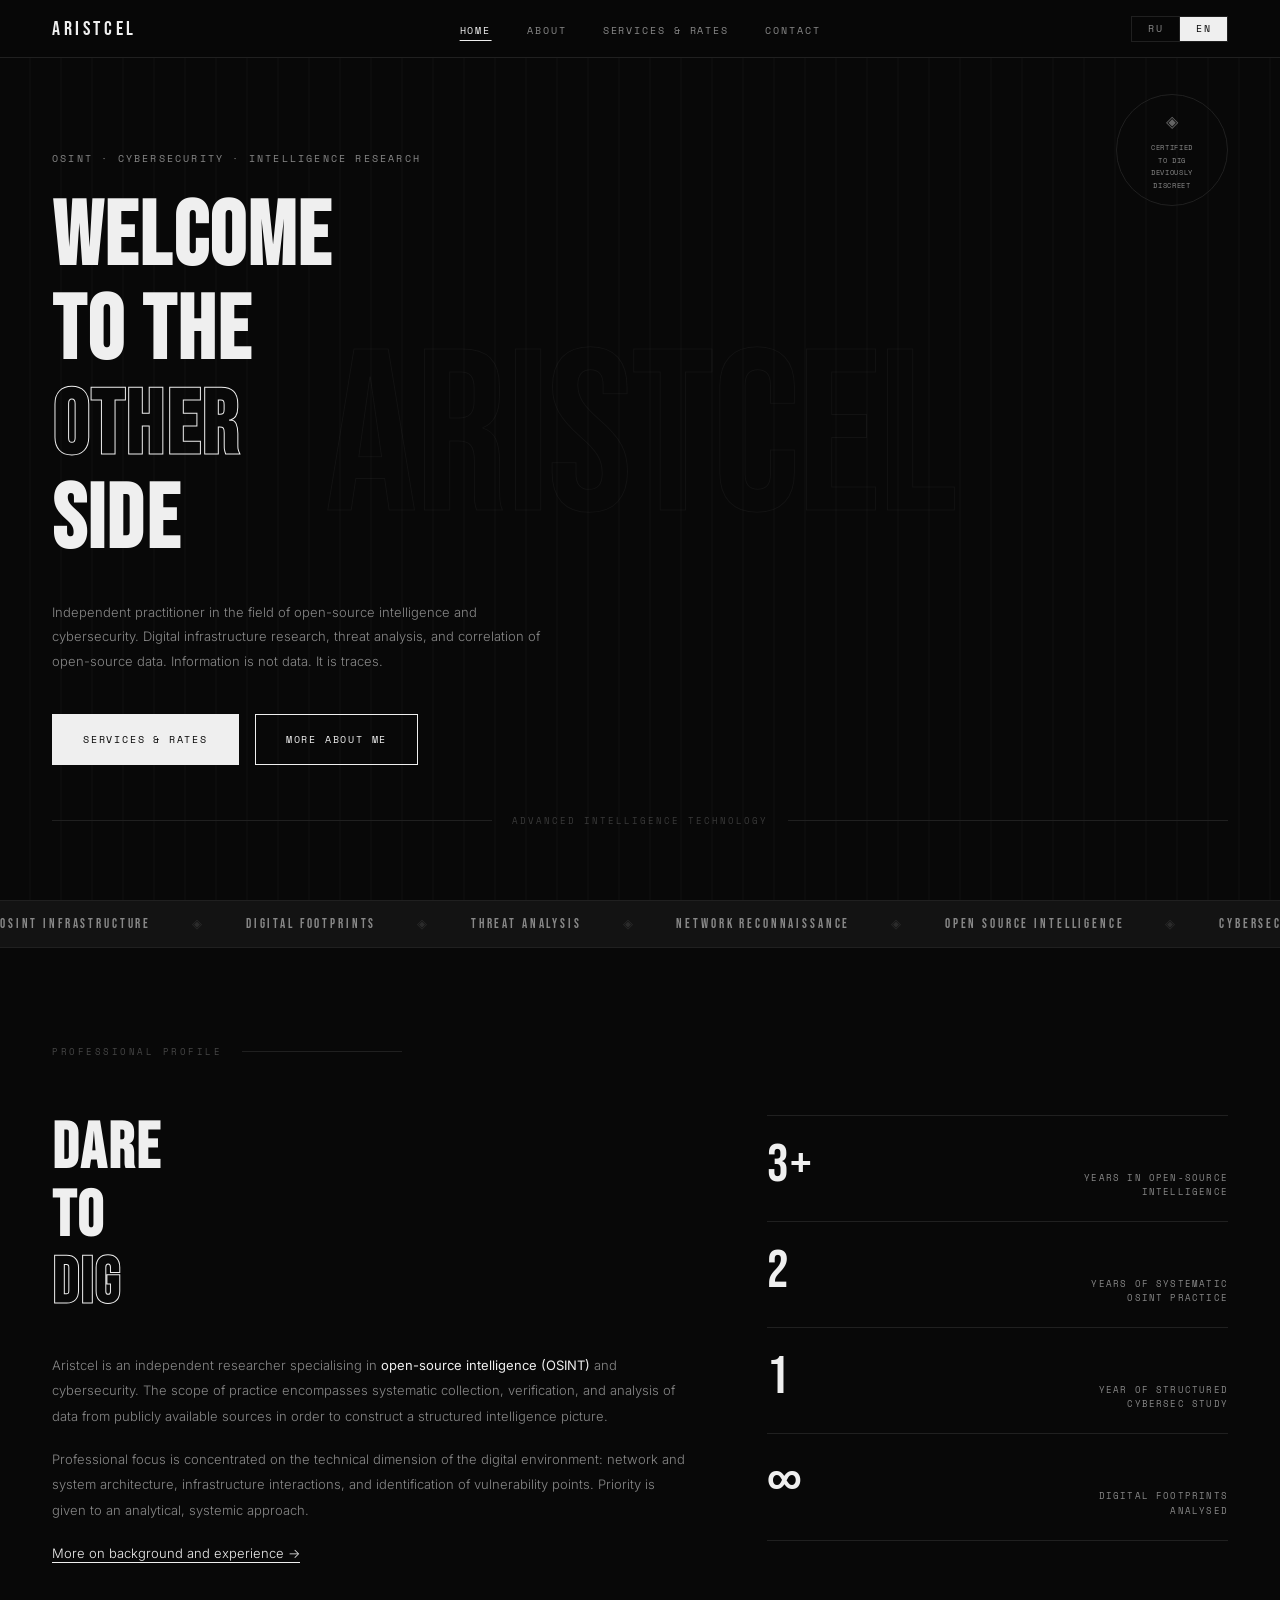
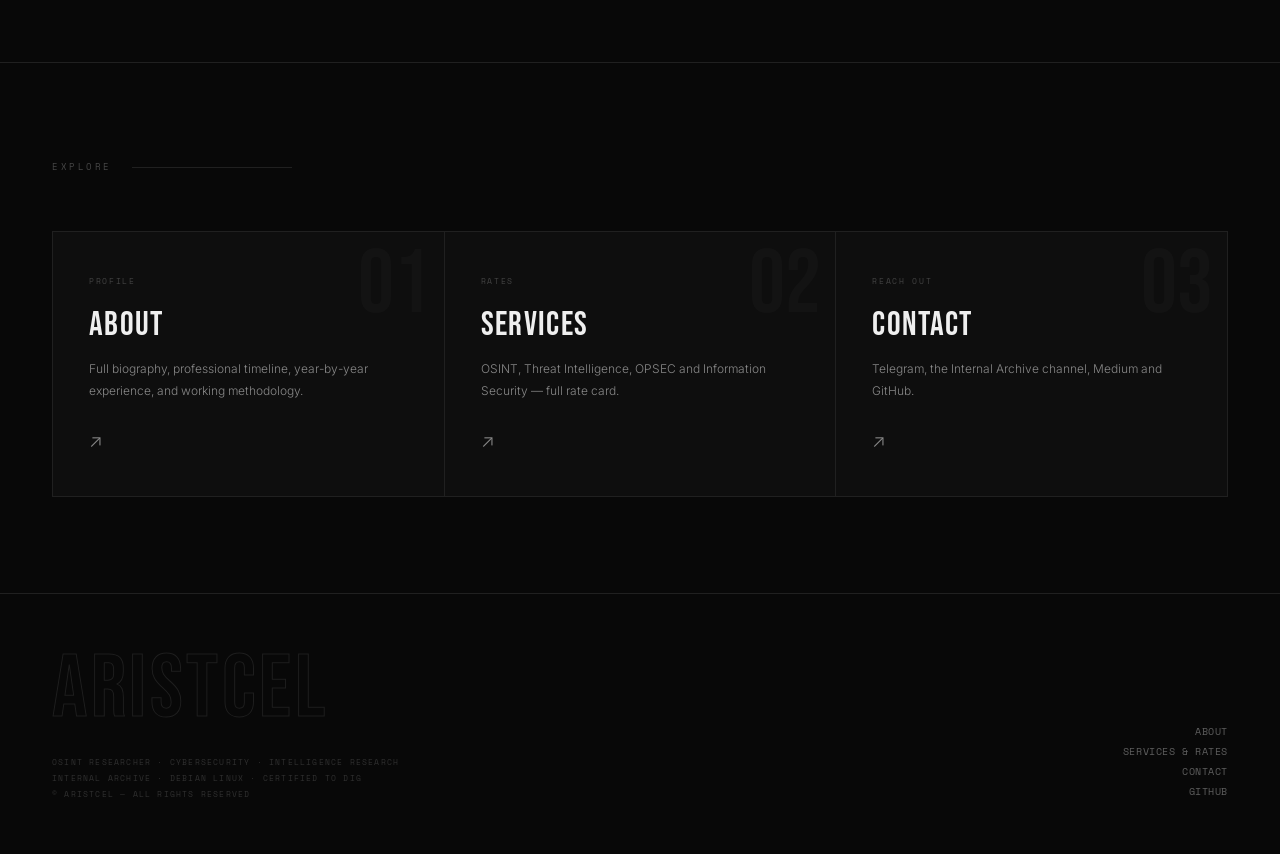
==== index.html @ cac7e6c7 "Add files via upload" ====
<!DOCTYPE html>
<html lang="en">
<head>
<meta charset="UTF-8">
<meta name="viewport" content="width=device-width, initial-scale=1.0">
<title>ARISTCEL — независимый исследователь OSINT и кибербезопасности</title>
<meta name="description" content="Aristcel — независимый исследователь OSINT и кибербезопасности. Интернет-разведка, анализ угроз, исследование инфраструктуры.">
<link rel="preconnect" href="https://fonts.googleapis.com">
<link rel="preconnect" href="https://fonts.gstatic.com" crossorigin>
<link href="https://fonts.googleapis.com/css2?family=Bebas+Neue&family=Inter:wght@300;400;500&family=Space+Mono:wght@400;700&display=swap" rel="stylesheet">
<link rel="stylesheet" href="style.css">
<style>
  .hero {
    position: relative;
    z-index: 1;
    min-height: 100vh;
    display: flex;
    flex-direction: column;
    justify-content: flex-end;
    padding: calc(var(--nav-h) + 24px) 52px 72px;
    overflow: hidden;
  }
  .hero-ghost {
    position: absolute;
    top: 50%;
    left: 50%;
    transform: translate(-50%, -52%);
    font-family: 'Bebas Neue', sans-serif;
    font-size: clamp(120px, 18vw, 280px);
    letter-spacing: -0.01em;
    color: transparent;
    -webkit-text-stroke: 1px rgba(255,255,255,0.045);
    white-space: nowrap;
    pointer-events: none;
    user-select: none;
  }
  .hero-stamp {
    position: absolute;
    top: calc(var(--nav-h) + 36px);
    right: 52px;
    width: 112px;
    height: 112px;
    border: 1px solid var(--line);
    border-radius: 50%;
    display: flex;
    flex-direction: column;
    align-items: center;
    justify-content: center;
    text-align: center;
    padding: 14px;
  }
  .stamp-glyph { font-size: 16px; margin-bottom: 7px; opacity: 0.4; }
  .stamp-text {
    font-family: 'Space Mono', monospace;
    font-size: 7px;
    letter-spacing: 0.09em;
    text-transform: uppercase;
    color: var(--mid);
    line-height: 1.8;
  }
  .hero-eyebrow {
    font-family: 'Space Mono', monospace;
    font-size: 10px;
    letter-spacing: 0.22em;
    text-transform: uppercase;
    color: var(--mid);
    margin-bottom: 24px;
  }
  .hero-title {
    font-family: 'Bebas Neue', sans-serif;
    font-size: clamp(48px, 7vw, 100px);
    line-height: 1.05;
    letter-spacing: 0.025em;
    margin-bottom: 32px;
  }
  .hero-title .ol { -webkit-text-stroke: 1px var(--off-white); color: transparent; }
  .hero-body {
    max-width: 500px;
    color: var(--mid);
    font-size: 13px;
    line-height: 1.9;
    margin-bottom: 40px;
  }
  .hero-actions {
    display: flex;
    gap: 16px;
    flex-wrap: wrap;
    margin-bottom: 48px;
  }
  .hero-actions a {
    font-family: 'Space Mono', monospace;
    font-size: 10px;
    letter-spacing: 0.18em;
    text-transform: uppercase;
    text-decoration: none;
    padding: 16px 30px;
    border: 1px solid var(--off-white);
    color: var(--off-white);
    transition: background 0.18s, color 0.18s;
    white-space: nowrap;
  }
  .hero-actions a.solid { background: var(--off-white); color: var(--black); }
  .hero-actions a.solid:hover { background: transparent; color: var(--off-white); }
  .hero-actions a:not(.solid):hover { background: var(--off-white); color: var(--black); }
  .hero-rule {
    display: flex;
    align-items: center;
    gap: 20px;
    font-family: 'Space Mono', monospace;
    font-size: 9px;
    letter-spacing: 0.22em;
    text-transform: uppercase;
    color: rgba(255,255,255,0.2);
  }
  .hero-rule::before, .hero-rule::after { content: ''; flex: 1; height: 1px; background: var(--line); }

  .teaser-grid {
    display: grid;
    grid-template-columns: repeat(3, 1fr);
    gap: 1px;
    background: var(--line);
    border: 1px solid var(--line);
  }
  .teaser-card {
    background: var(--card);
    padding: 44px 36px 40px;
    text-decoration: none;
    color: var(--off-white);
    position: relative;
    overflow: hidden;
    transition: background 0.18s;
    display: block;
  }
  .teaser-card:hover { background: #161616; }
  .teaser-ghost {
    position: absolute;
    top: 8px;
    right: 14px;
    font-family: 'Bebas Neue', sans-serif;
    font-size: 90px;
    color: rgba(255,255,255,0.022);
    line-height: 1;
    pointer-events: none;
  }
  .teaser-tag {
    font-family: 'Space Mono', monospace;
    font-size: 7.5px;
    letter-spacing: 0.22em;
    text-transform: uppercase;
    color: rgba(255,255,255,0.22);
    margin-bottom: 20px;
  }
  .teaser-title {
    font-family: 'Bebas Neue', sans-serif;
    font-size: 34px;
    letter-spacing: 0.04em;
    line-height: 1;
    margin-bottom: 16px;
  }
  .teaser-desc {
    font-size: 12px;
    color: var(--mid);
    line-height: 1.8;
    margin-bottom: 24px;
  }
  .teaser-arrow {
    font-size: 18px;
    color: var(--mid);
    transition: transform 0.18s, color 0.18s;
    display: inline-block;
  }
  .teaser-card:hover .teaser-arrow { transform: translate(4px, -4px); color: var(--off-white); }

  @media (max-width: 900px) {
    .hero { padding: calc(var(--nav-h) + 16px) 24px 56px; }
    .hero-stamp { display: none; }
  }
  @media (max-width: 700px) {
    .teaser-grid { grid-template-columns: 1fr; }
  }
  @media (max-width: 480px) {
    .hero { padding: calc(var(--nav-h) + 12px) 16px 40px; }
    .hero-eyebrow { font-size: 8.5px; margin-bottom: 16px; }
    .hero-title { margin-bottom: 20px; }
    .hero-body { margin-bottom: 28px; }
    .hero-actions { gap: 12px; }
    .hero-actions a { padding: 14px 22px; font-size: 9px; }
    .hero-rule { font-size: 7.5px; }
    .teaser-card { padding: 32px 20px; }
    .teaser-title { font-size: 28px; }
  }
</style>
</head>
<body class="lang-en">

<div class="stripes" aria-hidden="true"></div>

<nav>
  <a href="index.html" class="nav-logo">ARISTCEL</a>
  <ul class="nav-links" role="list">
    <li><a href="index.html" class="current"><span data-lang="ru">Главная</span><span data-lang="en">Home</span></a></li>
    <li><a href="about.html"><span data-lang="ru">Обо мне</span><span data-lang="en">About</span></a></li>
    <li><a href="services.html"><span data-lang="ru">Услуги и цены</span><span data-lang="en">Services & Rates</span></a></li>
    <li><a href="contact.html"><span data-lang="ru">Контакты</span><span data-lang="en">Contact</span></a></li>
  </ul>
  <button class="nav-toggle" aria-label="Menu" onclick="toggleNav()">
    <span></span><span></span><span></span>
  </button>
  <div class="lang-toggle" role="group" aria-label="Language">
    <button class="lang-btn"        onclick="setLang('ru')" aria-pressed="false">RU</button>
    <button class="lang-btn active" onclick="setLang('en')" aria-pressed="true">EN</button>
  </div>
</nav>

<div class="hero" id="top">
  <div class="hero-ghost" aria-hidden="true">ARISTCEL</div>

  <div class="hero-stamp" aria-hidden="true">
    <div class="stamp-glyph">◈</div>
    <div class="stamp-text">
      <span data-lang="ru">сертифицирован<br>копать<br>изощрённо<br>скрытно</span>
      <span data-lang="en">certified<br>to dig<br>deviously<br>discreet</span>
    </div>
  </div>

  <p class="hero-eyebrow">
    <span data-lang="ru">OSINT · Кибербезопасность · Разведка</span>
    <span data-lang="en">OSINT · Cybersecurity · Intelligence Research</span>
  </p>

  <h1 class="hero-title">
    <span data-lang="ru">ДОБРО<br>ПОЖАЛОВАТЬ<br>НА <span class="ol">ДРУГУЮ</span><br>СТОРОНУ</span>
    <span data-lang="en">WELCOME<br>TO THE<br><span class="ol">OTHER</span><br>SIDE</span>
  </h1>

  <p class="hero-body">
    <span data-lang="ru">Независимый исследователь в области интернет-разведки и кибербезопасности. Исследование цифровой инфраструктуры, анализ угроз и корреляция данных из открытых источников. Информация — это не данные. Это следы.</span>
    <span data-lang="en">Independent practitioner in the field of open-source intelligence and cybersecurity. Digital infrastructure research, threat analysis, and correlation of open-source data. Information is not data. It is traces.</span>
  </p>

  <div class="hero-actions">
    <a href="services.html" class="solid"><span data-lang="ru">Услуги и цены</span><span data-lang="en">Services & Rates</span></a>
    <a href="about.html"><span data-lang="ru">Подробнее обо мне</span><span data-lang="en">More about me</span></a>
  </div>

  <div class="hero-rule">
    <span data-lang="ru">Передовые технологии разведки</span>
    <span data-lang="en">Advanced intelligence technology</span>
  </div>
</div>

<div class="marquee-wrap" aria-hidden="true">
  <div class="marquee-track">
    <span class="marquee-item">OSINT INFRASTRUCTURE <span class="msep">◈</span> DIGITAL FOOTPRINTS <span class="msep">◈</span> THREAT ANALYSIS <span class="msep">◈</span> NETWORK RECONNAISSANCE <span class="msep">◈</span> OPEN SOURCE INTELLIGENCE <span class="msep">◈</span> CYBERSECURITY RESEARCH <span class="msep">◈</span> LINUX · DEBIAN <span class="msep">◈</span> DATA CORRELATION <span class="msep">◈</span> ARISTCEL <span class="msep">◈</span></span>
    <span class="marquee-item">OSINT INFRASTRUCTURE <span class="msep">◈</span> DIGITAL FOOTPRINTS <span class="msep">◈</span> THREAT ANALYSIS <span class="msep">◈</span> NETWORK RECONNAISSANCE <span class="msep">◈</span> OPEN SOURCE INTELLIGENCE <span class="msep">◈</span> CYBERSECURITY RESEARCH <span class="msep">◈</span> LINUX · DEBIAN <span class="msep">◈</span> DATA CORRELATION <span class="msep">◈</span> ARISTCEL <span class="msep">◈</span></span>
  </div>
</div>

<section id="about">
  <p class="s-label">
    <span data-lang="ru">О специалисте</span>
    <span data-lang="en">Professional Profile</span>
  </p>
  <div class="about-grid">
    <div>
      <h2 class="about-headline">
        <span data-lang="ru">ОСМЕЛЬСЯ<br><span class="ol">КОПАТЬ</span></span>
        <span data-lang="en">DARE<br>TO<br><span class="ol">DIG</span></span>
      </h2>
      <div class="about-body">
        <div data-lang="ru">
          <p>Aristcel — независимый исследователь в области <strong>открытых источников информации (OSINT)</strong> и кибербезопасности. Деятельность охватывает систематический сбор, верификацию и анализ данных из общедоступных источников с целью формирования структурированной разведывательной картины.</p>
          <p>Профессиональный интерес сосредоточен на технической стороне цифровой среды: архитектуре сетей и систем, взаимодействии инфраструктурных компонентов, выявлении точек уязвимости. Приоритет — аналитический и системный подход.</p>
          <p><a href="about.html" style="color:var(--off-white); text-decoration:underline; text-underline-offset:4px;"><span data-lang="ru">Подробнее о пути и опыте →</span><span data-lang="en">More on background and experience →</span></a></p>
        </div>
        <div data-lang="en">
          <p>Aristcel is an independent researcher specialising in <strong>open-source intelligence (OSINT)</strong> and cybersecurity. The scope of practice encompasses systematic collection, verification, and analysis of data from publicly available sources in order to construct a structured intelligence picture.</p>
          <p>Professional focus is concentrated on the technical dimension of the digital environment: network and system architecture, infrastructure interactions, and identification of vulnerability points. Priority is given to an analytical, systemic approach.</p>
          <p><a href="about.html" style="color:var(--off-white); text-decoration:underline; text-underline-offset:4px;">More on background and experience →</a></p>
        </div>
      </div>
    </div>

    <div class="metrics">
      <div class="metric">
        <div class="metric-val">3+</div>
        <div class="metric-lbl"><span data-lang="ru">лет в сфере<br>интернет-разведки</span><span data-lang="en">years in open-source<br>intelligence</span></div>
      </div>
      <div class="metric">
        <div class="metric-val">2</div>
        <div class="metric-lbl"><span data-lang="ru">года системной<br>практики OSINT</span><span data-lang="en">years of systematic<br>OSINT practice</span></div>
      </div>
      <div class="metric">
        <div class="metric-val">1</div>
        <div class="metric-lbl"><span data-lang="ru">год структурированного<br>изучения cybersec</span><span data-lang="en">year of structured<br>cybersec study</span></div>
      </div>
      <div class="metric">
        <div class="metric-val">∞</div>
        <div class="metric-lbl"><span data-lang="ru">проанализировано<br>цифровых следов</span><span data-lang="en">digital footprints<br>analysed</span></div>
      </div>
    </div>
  </div>
</section>

<section id="explore">
  <p class="s-label">
    <span data-lang="ru">Разделы сайта</span>
    <span data-lang="en">Explore</span>
  </p>
  <div class="teaser-grid">
    <a class="teaser-card" href="about.html">
      <div class="teaser-ghost" aria-hidden="true">01</div>
      <div class="teaser-tag"><span data-lang="ru">профиль</span><span data-lang="en">profile</span></div>
      <div class="teaser-title"><span data-lang="ru">ОБО МНЕ</span><span data-lang="en">ABOUT</span></div>
      <p class="teaser-desc"><span data-lang="ru">Полная биография, профессиональный путь, опыт по годам и подход к работе.</span><span data-lang="en">Full biography, professional timeline, year-by-year experience, and working methodology.</span></p>
      <span class="teaser-arrow">↗</span>
    </a>
    <a class="teaser-card" href="services.html">
      <div class="teaser-ghost" aria-hidden="true">02</div>
      <div class="teaser-tag"><span data-lang="ru">прайс</span><span data-lang="en">rates</span></div>
      <div class="teaser-title"><span data-lang="ru">УСЛУГИ</span><span data-lang="en">SERVICES</span></div>
      <p class="teaser-desc"><span data-lang="ru">OSINT, Threat Intelligence, OPSEC и Information Security — полный прайс-лист.</span><span data-lang="en">OSINT, Threat Intelligence, OPSEC and Information Security — full rate card.</span></p>
      <span class="teaser-arrow">↗</span>
    </a>
    <a class="teaser-card" href="contact.html">
      <div class="teaser-ghost" aria-hidden="true">03</div>
      <div class="teaser-tag"><span data-lang="ru">связь</span><span data-lang="en">reach out</span></div>
      <div class="teaser-title"><span data-lang="ru">КОНТАКТ</span><span data-lang="en">CONTACT</span></div>
      <p class="teaser-desc"><span data-lang="ru">Telegram, канал Internal Archive, Medium и GitHub.</span><span data-lang="en">Telegram, the Internal Archive channel, Medium and GitHub.</span></p>
      <span class="teaser-arrow">↗</span>
    </a>
  </div>
</section>

<footer>
  <div>
    <a href="index.html" class="footer-mark">ARISTCEL</a>
    <div class="footer-sub">
      OSINT RESEARCHER · CYBERSECURITY · INTELLIGENCE RESEARCH<br>
      INTERNAL ARCHIVE · DEBIAN LINUX · CERTIFIED TO DIG<br>
      © ARISTCEL — ALL RIGHTS RESERVED
    </div>
  </div>
  <div class="footer-right">
    <a href="about.html"><span data-lang="ru">ОБО МНЕ</span><span data-lang="en">ABOUT</span></a><br>
    <a href="services.html"><span data-lang="ru">УСЛУГИ И ЦЕНЫ</span><span data-lang="en">SERVICES & RATES</span></a><br>
    <a href="contact.html"><span data-lang="ru">КОНТАКТЫ</span><span data-lang="en">CONTACT</span></a><br>
    <a href="https://github.com/aristcel" target="_blank" rel="noopener noreferrer">GITHUB</a>
  </div>
</footer>

<script src="lang.js"></script>
</body>
</html>
---- style.css ----
*, *::before, *::after { box-sizing: border-box; margin: 0; padding: 0; }

:root {
  --black:     #080808;
  --off-white: #EFEFEF;
  --mid:       #888888;
  --dim:       #131313;
  --card:      #0e0e0e;
  --line:      #202020;
  --nav-h:     58px;
}

html { scroll-behavior: smooth; }

body {
  background: var(--black);
  color: var(--off-white);
  font-family: 'Inter', sans-serif;
  font-weight: 300;
  font-size: 14px;
  line-height: 1.7;
  overflow-x: hidden;
}

.stripes {
  position: fixed;
  inset: 0;
  z-index: 0;
  pointer-events: none;
  background-image: repeating-linear-gradient(
    to right,
    transparent 0px, transparent 29px,
    rgba(255,255,255,0.018) 29px, rgba(255,255,255,0.018) 31px
  );
}

[data-lang]    { display: none; }
.lang-ru [data-lang="ru"] { display: block; }
.lang-en [data-lang="en"] { display: block; }
span[data-lang] { display: none; }
.lang-ru span[data-lang="ru"] { display: inline; }
.lang-en span[data-lang="en"] { display: inline; }

.lang-toggle {
  display: flex;
  border: 1px solid var(--line);
  flex-shrink: 0;
}
.lang-btn {
  background: transparent;
  border: none;
  border-right: 1px solid var(--line);
  color: var(--mid);
  font-family: 'Space Mono', monospace;
  font-size: 10px;
  letter-spacing: 0.14em;
  padding: 7px 16px;
  cursor: pointer;
  transition: background 0.15s, color 0.15s;
  line-height: 1;
}
.lang-btn:last-child { border-right: none; }
.lang-btn.active { background: var(--off-white); color: var(--black); }
.lang-btn:hover:not(.active) { color: var(--off-white); }

.nav-toggle {
  display: none;
  flex-direction: column;
  justify-content: center;
  align-items: center;
  gap: 5px;
  width: 40px;
  height: 40px;
  background: transparent;
  border: 1px solid var(--line);
  cursor: pointer;
  padding: 10px;
  flex-shrink: 0;
}
.nav-toggle span {
  display: block;
  width: 100%;
  height: 1.5px;
  background: var(--mid);
  transition: background 0.15s;
}
.nav-toggle:hover span { background: var(--off-white); }

nav {
  position: fixed;
  top: 0; left: 0; right: 0;
  z-index: 200;
  height: var(--nav-h);
  display: flex;
  justify-content: space-between;
  align-items: center;
  padding: 0 52px;
  border-bottom: 1px solid var(--line);
  background: rgba(8,8,8,0.96);
  backdrop-filter: blur(14px);
  -webkit-backdrop-filter: blur(14px);
}
.nav-logo {
  font-family: 'Bebas Neue', sans-serif;
  font-size: 20px;
  letter-spacing: 0.18em;
  color: var(--off-white);
  text-decoration: none;
  flex-shrink: 0;
}
.nav-links {
  display: flex;
  gap: 36px;
  list-style: none;
  position: absolute;
  left: 50%;
  transform: translateX(-50%);
}
.nav-links a {
  color: var(--mid);
  text-decoration: none;
  font-family: 'Space Mono', monospace;
  font-size: 9.5px;
  letter-spacing: 0.2em;
  text-transform: uppercase;
  transition: color 0.18s;
  white-space: nowrap;
}
.nav-links a:hover,
.nav-links a.current { color: var(--off-white); }
.nav-links a.current { border-bottom: 1px solid var(--off-white); padding-bottom: 3px; }

.page-hero {
  position: relative;
  z-index: 1;
  padding: calc(var(--nav-h) + 64px) 52px 56px;
  border-bottom: 1px solid var(--line);
}
.page-hero-eyebrow {
  font-family: 'Space Mono', monospace;
  font-size: 9.5px;
  letter-spacing: 0.22em;
  text-transform: uppercase;
  color: var(--mid);
  margin-bottom: 20px;
  display: flex;
  align-items: center;
  gap: 16px;
}
.page-hero-eyebrow::after {
  content: '';
  width: 100px;
  height: 1px;
  background: var(--line);
}
.page-hero-title {
  font-family: 'Bebas Neue', sans-serif;
  font-size: clamp(48px, 7vw, 100px);
  line-height: 1.05;
  letter-spacing: 0.025em;
}
.page-hero-title .ol {
  -webkit-text-stroke: 1px var(--off-white);
  color: transparent;
}
.page-hero-sub {
  max-width: 600px;
  color: var(--mid);
  font-size: 13px;
  line-height: 1.9;
  margin-top: 24px;
}

.marquee-wrap {
  position: relative;
  z-index: 1;
  overflow: hidden;
  padding: 12px 0;
  border-top: 1px solid var(--line);
  border-bottom: 1px solid var(--line);
  background: var(--dim);
}
.marquee-track {
  display: flex;
  width: max-content;
  animation: marquee-scroll 28s linear infinite;
}
.marquee-item {
  font-family: 'Bebas Neue', sans-serif;
  font-size: 13px;
  letter-spacing: 0.22em;
  color: var(--mid);
  white-space: nowrap;
}
.msep { color: rgba(255,255,255,0.1); margin: 0 36px; }
@keyframes marquee-scroll {
  from { transform: translateX(0); }
  to   { transform: translateX(-50%); }
}

section {
  position: relative;
  z-index: 1;
  padding: 96px 52px;
  border-top: 1px solid var(--line);
}
section:first-of-type { border-top: none; }
.s-label {
  font-family: 'Space Mono', monospace;
  font-size: 9px;
  letter-spacing: 0.28em;
  text-transform: uppercase;
  color: rgba(255,255,255,0.25);
  margin-bottom: 56px;
  display: flex;
  align-items: center;
  gap: 20px;
}
.s-label::after {
  content: '';
  width: 160px;
  max-width: 30vw;
  height: 1px;
  background: var(--line);
  flex-shrink: 0;
}

.about-grid {
  display: grid;
  grid-template-columns: 55fr 40fr;
  gap: 80px;
  align-items: start;
}
.about-headline {
  font-family: 'Bebas Neue', sans-serif;
  font-size: clamp(42px, 5vw, 76px);
  line-height: 1.05;
  letter-spacing: 0.03em;
  margin-bottom: 36px;
}
.about-headline .ol {
  -webkit-text-stroke: 1px var(--off-white);
  color: transparent;
}
.about-body {
  color: var(--mid);
  font-size: 13px;
  line-height: 1.95;
}
.about-body p + p { margin-top: 18px; }
.about-body strong { color: var(--off-white); font-weight: 400; }
.about-body h3 {
  font-family: 'Bebas Neue', sans-serif;
  font-size: 22px;
  letter-spacing: 0.04em;
  color: var(--off-white);
  margin-top: 36px;
  margin-bottom: 14px;
}
.about-body h3:first-child { margin-top: 0; }

.metrics { display: flex; flex-direction: column; }
.metric {
  display: flex;
  justify-content: space-between;
  align-items: baseline;
  padding: 22px 0;
  border-bottom: 1px solid var(--line);
}
.metric:first-child { border-top: 1px solid var(--line); }
.metric-val {
  font-family: 'Bebas Neue', sans-serif;
  font-size: 54px;
  letter-spacing: 0.02em;
  line-height: 1;
  flex-shrink: 0;
}
.metric-lbl {
  font-family: 'Space Mono', monospace;
  font-size: 8.5px;
  letter-spacing: 0.14em;
  text-transform: uppercase;
  color: var(--mid);
  text-align: right;
  max-width: 160px;
  line-height: 1.65;
}

.approach-intro {
  max-width: 700px;
  color: var(--mid);
  font-size: 13.5px;
  line-height: 1.9;
  margin-bottom: 64px;
}
.approach-intro strong { color: var(--off-white); font-weight: 400; }

.pillars {
  display: grid;
  grid-template-columns: repeat(4, 1fr);
  gap: 1px;
  background: var(--line);
  border: 1px solid var(--line);
}
.pillar {
  background: var(--card);
  padding: 34px 26px 38px;
  position: relative;
  overflow: hidden;
  transition: background 0.18s;
}
.pillar:hover { background: #161616; }
.pillar-ghost {
  position: absolute;
  top: 8px;
  right: 12px;
  font-family: 'Bebas Neue', sans-serif;
  font-size: 76px;
  color: rgba(255,255,255,0.025);
  line-height: 1;
  pointer-events: none;
  user-select: none;
}
.pillar-tag {
  font-family: 'Space Mono', monospace;
  font-size: 7.5px;
  letter-spacing: 0.2em;
  text-transform: uppercase;
  color: rgba(255,255,255,0.2);
  margin-bottom: 16px;
}
.pillar-title {
  font-family: 'Bebas Neue', sans-serif;
  font-size: 24px;
  letter-spacing: 0.04em;
  line-height: 1.05;
  margin-bottom: 12px;
}
.pillar-desc {
  font-size: 11.5px;
  color: var(--mid);
  line-height: 1.75;
}

.tl { display: flex; flex-direction: column; }
.tl-row {
  display: grid;
  grid-template-columns: 108px 36px 1fr;
  align-items: start;
  padding: 40px 0;
  border-bottom: 1px solid var(--line);
}
.tl-row:first-child { border-top: 1px solid var(--line); }
.tl-period {
  font-family: 'Space Mono', monospace;
  font-size: 9px;
  letter-spacing: 0.1em;
  text-transform: uppercase;
  color: rgba(255,255,255,0.28);
  padding-top: 4px;
  line-height: 1.7;
}
.tl-dot-col {
  display: flex;
  flex-direction: column;
  align-items: center;
  padding-top: 8px;
}
.tl-dot {
  width: 5px;
  height: 5px;
  border-radius: 50%;
  background: var(--mid);
  flex-shrink: 0;
}
.tl-dot.current { background: var(--off-white); }
.tl-connector {
  flex: 1;
  width: 1px;
  background: var(--line);
  min-height: 48px;
  margin-top: 8px;
}
.tl-content { padding-bottom: 4px; }
.tl-phase {
  font-family: 'Space Mono', monospace;
  font-size: 7.5px;
  letter-spacing: 0.24em;
  text-transform: uppercase;
  color: rgba(255,255,255,0.2);
  margin-bottom: 10px;
}
.tl-title {
  font-family: 'Bebas Neue', sans-serif;
  font-size: 30px;
  letter-spacing: 0.04em;
  line-height: 1;
  margin-bottom: 14px;
}
.tl-desc {
  font-size: 12.5px;
  color: var(--mid);
  line-height: 1.85;
  max-width: 660px;
}
.tl-desc strong { color: rgba(255,255,255,0.7); font-weight: 400; }

.comp-grid {
  display: grid;
  grid-template-columns: repeat(3, 1fr);
  gap: 1px;
  background: var(--line);
  border: 1px solid var(--line);
}
.comp-card {
  background: var(--card);
  padding: 42px 34px 48px;
  position: relative;
  overflow: hidden;
  transition: background 0.18s;
}
.comp-card:hover { background: #161616; }
.comp-ghost {
  position: absolute;
  top: 8px;
  right: 12px;
  font-family: 'Bebas Neue', sans-serif;
  font-size: 90px;
  color: rgba(255,255,255,0.022);
  line-height: 1;
  pointer-events: none;
  user-select: none;
}
.comp-tag {
  font-family: 'Space Mono', monospace;
  font-size: 7.5px;
  letter-spacing: 0.22em;
  text-transform: uppercase;
  color: rgba(255,255,255,0.2);
  margin-bottom: 20px;
}
.comp-title {
  font-family: 'Bebas Neue', sans-serif;
  font-size: 32px;
  letter-spacing: 0.04em;
  line-height: 1.0;
  margin-bottom: 16px;
}
.comp-body {
  font-size: 12px;
  color: var(--mid);
  line-height: 1.82;
}
.comp-body strong { color: rgba(255,255,255,0.6); font-weight: 400; }

.links-grid {
  display: grid;
  grid-template-columns: repeat(2, 1fr);
  gap: 1px;
  background: var(--line);
  border: 1px solid var(--line);
}
.link-tile {
  background: var(--card);
  display: flex;
  justify-content: space-between;
  align-items: center;
  padding: 36px 44px;
  text-decoration: none;
  color: var(--off-white);
  transition: background 0.18s;
  gap: 20px;
}
.link-tile:hover { background: #181818; }
.link-platform {
  font-family: 'Space Mono', monospace;
  font-size: 8px;
  letter-spacing: 0.2em;
  text-transform: uppercase;
  color: rgba(255,255,255,0.22);
  margin-bottom: 10px;
}
.link-handle {
  font-family: 'Bebas Neue', sans-serif;
  font-size: 36px;
  letter-spacing: 0.04em;
  line-height: 1;
}
.link-desc {
  font-size: 11px;
  color: var(--mid);
  margin-top: 8px;
  line-height: 1.55;
}
.link-arrow {
  font-size: 22px;
  color: var(--mid);
  flex-shrink: 0;
  transition: transform 0.18s, color 0.18s;
  font-style: normal;
}
.link-tile:hover .link-arrow {
  transform: translate(4px, -4px);
  color: var(--off-white);
}

.cta-band {
  display: flex;
  justify-content: space-between;
  align-items: center;
  gap: 32px;
  padding: 48px 52px;
  border-top: 1px solid var(--line);
  position: relative;
  z-index: 1;
  flex-wrap: wrap;
}
.cta-text {
  font-family: 'Bebas Neue', sans-serif;
  font-size: clamp(28px, 4vw, 44px);
  letter-spacing: 0.03em;
  line-height: 1.1;
}
.cta-btn {
  font-family: 'Space Mono', monospace;
  font-size: 10px;
  letter-spacing: 0.18em;
  text-transform: uppercase;
  color: var(--black);
  background: var(--off-white);
  border: 1px solid var(--off-white);
  padding: 16px 30px;
  text-decoration: none;
  white-space: nowrap;
  transition: background 0.18s, color 0.18s;
  flex-shrink: 0;
}
.cta-btn:hover { background: transparent; color: var(--off-white); }
.cta-btn.ghost {
  background: transparent;
  color: var(--off-white);
}
.cta-btn.ghost:hover { background: var(--off-white); color: var(--black); }

.pricing-note {
  display: flex;
  justify-content: space-between;
  align-items: center;
  flex-wrap: wrap;
  gap: 20px;
  padding: 20px 28px;
  border: 1px solid var(--line);
  background: var(--dim);
  margin-bottom: 64px;
  font-family: 'Space Mono', monospace;
  font-size: 10.5px;
  letter-spacing: 0.06em;
  color: var(--mid);
}
.pricing-note strong { color: var(--off-white); font-weight: 400; }
.pricing-note .urgent {
  color: rgba(255,255,255,0.55);
}

.packages-intro {
  max-width: 680px;
  color: var(--mid);
  font-size: 13px;
  line-height: 1.9;
  margin-bottom: 44px;
}
.packages-grid {
  display: grid;
  grid-template-columns: repeat(3, 1fr);
  gap: 1px;
  background: var(--line);
  border: 1px solid var(--line);
  margin-bottom: 88px;
}
.package-card {
  background: var(--card);
  padding: 40px 32px 36px;
  position: relative;
  overflow: hidden;
  display: flex;
  flex-direction: column;
}
.package-card.featured {
  background: var(--dim);
}
.package-card.featured::before {
  content: '';
  position: absolute;
  top: 0; left: 0; right: 0;
  height: 2px;
  background: var(--off-white);
}
.package-badge {
  font-family: 'Space Mono', monospace;
  font-size: 7.5px;
  letter-spacing: 0.22em;
  text-transform: uppercase;
  color: rgba(255,255,255,0.28);
  margin-bottom: 18px;
  display: flex;
  align-items: center;
  gap: 10px;
}
.package-badge .star {
  color: var(--off-white);
  opacity: 0.6;
}
.package-name {
  font-family: 'Bebas Neue', sans-serif;
  font-size: 32px;
  letter-spacing: 0.04em;
  line-height: 1;
  margin-bottom: 6px;
}
.package-tagline {
  font-size: 11px;
  color: var(--mid);
  margin-bottom: 24px;
  line-height: 1.6;
}
.package-price {
  font-family: 'Space Mono', monospace;
  font-size: 22px;
  color: var(--off-white);
  margin-bottom: 4px;
}
.package-price .from {
  font-size: 9px;
  letter-spacing: 0.1em;
  text-transform: uppercase;
  color: var(--mid);
  display: block;
  margin-bottom: 6px;
}
.package-divider {
  height: 1px;
  background: var(--line);
  margin: 22px 0;
}
.package-includes {
  list-style: none;
  display: flex;
  flex-direction: column;
  gap: 11px;
  flex: 1;
  margin-bottom: 24px;
}
.package-includes li {
  font-size: 11.5px;
  color: var(--mid);
  line-height: 1.6;
  padding-left: 16px;
  position: relative;
}
.package-includes li::before {
  content: '—';
  position: absolute;
  left: 0;
  color: rgba(255,255,255,0.3);
}
.package-for {
  font-family: 'Space Mono', monospace;
  font-size: 9.5px;
  letter-spacing: 0.04em;
  color: var(--mid);
  line-height: 1.6;
  padding-top: 16px;
  border-top: 1px solid var(--line);
}
.package-for strong { color: rgba(255,255,255,0.65); font-weight: 400; }

.legal-note {
  display: flex;
  gap: 20px;
  align-items: flex-start;
  padding: 28px 32px;
  border: 1px solid var(--line);
  background: var(--dim);
  margin-top: 64px;
}
.legal-note-icon {
  font-family: 'Bebas Neue', sans-serif;
  font-size: 22px;
  color: rgba(255,255,255,0.35);
  flex-shrink: 0;
  line-height: 1;
}
.legal-note-text {
  font-size: 11.5px;
  color: var(--mid);
  line-height: 1.85;
}
.legal-note-text strong { color: rgba(255,255,255,0.7); font-weight: 400; }

.price-group { margin-bottom: 4px; }
.price-group + .price-group { margin-top: 80px; }

.price-group-head {
  display: flex;
  align-items: baseline;
  gap: 20px;
  margin-bottom: 36px;
  border-bottom: 1px solid var(--line);
  padding-bottom: 20px;
}
.price-group-num {
  font-family: 'Bebas Neue', sans-serif;
  font-size: 18px;
  color: rgba(255,255,255,0.3);
  flex-shrink: 0;
}
.price-group-title {
  font-family: 'Bebas Neue', sans-serif;
  font-size: clamp(28px, 3.6vw, 42px);
  letter-spacing: 0.03em;
  line-height: 1;
}
.price-group-sub {
  font-family: 'Space Mono', monospace;
  font-size: 9px;
  letter-spacing: 0.12em;
  text-transform: uppercase;
  color: var(--mid);
  margin-left: auto;
}

.price-list {
  display: flex;
  flex-direction: column;
}
.price-row {
  display: grid;
  grid-template-columns: 1fr auto;
  gap: 24px;
  align-items: start;
  padding: 26px 0;
  border-bottom: 1px solid var(--line);
}
.price-row:hover { background: rgba(255,255,255,0.025); }
.price-name {
  font-family: 'Bebas Neue', sans-serif;
  font-size: 20px;
  letter-spacing: 0.02em;
  line-height: 1.15;
  margin-bottom: 8px;
}
.price-desc {
  font-size: 12px;
  color: var(--mid);
  line-height: 1.7;
  max-width: 560px;
}
.price-value {
  font-family: 'Space Mono', monospace;
  font-size: 15px;
  letter-spacing: 0.02em;
  color: var(--off-white);
  white-space: nowrap;
  padding-top: 4px;
  text-align: right;
}
.price-value .from {
  font-size: 9px;
  letter-spacing: 0.12em;
  text-transform: uppercase;
  color: var(--mid);
  display: block;
  margin-bottom: 4px;
}
.price-suffix {
  font-size: 10px;
  color: var(--mid);
}

.price-closing {
  max-width: 640px;
  color: var(--mid);
  font-size: 12.5px;
  line-height: 1.9;
  margin-top: 72px;
  padding-top: 40px;
  border-top: 1px solid var(--line);
}
.price-closing strong { color: var(--off-white); font-weight: 400; }

.contact-methods {
  display: grid;
  grid-template-columns: repeat(3, 1fr);
  gap: 1px;
  background: var(--line);
  border: 1px solid var(--line);
}
.contact-method {
  background: var(--card);
  padding: 42px 34px 48px;
  position: relative;
  overflow: hidden;
  transition: background 0.18s;
}
.contact-method:hover { background: #161616; }
.contact-method-ghost {
  position: absolute;
  top: 8px;
  right: 12px;
  font-family: 'Bebas Neue', sans-serif;
  font-size: 90px;
  color: rgba(255,255,255,0.022);
  line-height: 1;
  pointer-events: none;
  user-select: none;
}
.contact-method-icon {
  font-size: 22px;
  margin-bottom: 20px;
  opacity: 0.35;
  line-height: 1;
}
.contact-method-title {
  font-family: 'Bebas Neue', sans-serif;
  font-size: 28px;
  letter-spacing: 0.04em;
  line-height: 1;
  margin-bottom: 16px;
}
.contact-method-desc {
  font-size: 12px;
  color: var(--mid);
  line-height: 1.8;
}

footer {
  position: relative;
  z-index: 1;
  border-top: 1px solid var(--line);
  padding: 52px;
  display: grid;
  grid-template-columns: 1fr auto;
  align-items: end;
  gap: 48px;
}
.footer-mark {
  font-family: 'Bebas Neue', sans-serif;
  font-size: clamp(40px, 7vw, 88px);
  letter-spacing: 0.04em;
  line-height: 1;
  -webkit-text-stroke: 1px rgba(255,255,255,0.09);
  color: transparent;
  text-decoration: none;
  display: inline-block;
}
.footer-sub {
  font-family: 'Space Mono', monospace;
  font-size: 8px;
  letter-spacing: 0.15em;
  text-transform: uppercase;
  color: rgba(255,255,255,0.16);
  margin-top: 20px;
  line-height: 2;
}
.footer-right {
  text-align: right;
  font-family: 'Space Mono', monospace;
  font-size: 9.5px;
  color: rgba(255,255,255,0.35);
  line-height: 2.1;
  letter-spacing: 0.06em;
}
.footer-right a { color: inherit; text-decoration: none; }
.footer-right a:hover { color: var(--off-white); }

::-webkit-scrollbar { width: 3px; }
::-webkit-scrollbar-track { background: var(--black); }
::-webkit-scrollbar-thumb { background: var(--line); border-radius: 2px; }

@media (max-width: 1024px) {
  .pillars { grid-template-columns: repeat(2, 1fr); }
  .packages-grid { grid-template-columns: 1fr; }
}
@media (max-width: 900px) {
  nav { padding: 0 24px; }
  .nav-toggle { display: flex; }

  .nav-links {
    position: fixed;
    top: var(--nav-h);
    left: 0;
    right: 0;
    flex-direction: column;
    gap: 0;
    background: rgba(8,8,8,0.98);
    backdrop-filter: blur(14px);
    -webkit-backdrop-filter: blur(14px);
    border-bottom: 1px solid var(--line);
    padding: 0;
    z-index: 199;
    transform: translateY(-110%) translateX(0);
    opacity: 0;
    pointer-events: none;
    transition: transform 0.3s ease, opacity 0.3s ease;
  }
  .nav-links.open {
    transform: translateY(0) translateX(0);
    opacity: 1;
    pointer-events: auto;
  }
  .nav-links li { width: 100%; border-bottom: 1px solid var(--line); }
  .nav-links li:last-child { border-bottom: none; }
  .nav-links a {
    display: block;
    padding: 18px 24px;
    font-size: 11px;
    letter-spacing: 0.2em;
  }
  .nav-links a.current {
    border-bottom: none !important;
    padding-bottom: 18px;
  }

  .page-hero { padding: calc(var(--nav-h) + 40px) 24px 44px; }
  section { padding: 72px 24px; }
  .about-grid { grid-template-columns: 1fr; gap: 52px; }
  .comp-grid { grid-template-columns: 1fr 1fr; }
  .contact-methods { grid-template-columns: 1fr; }
  .links-grid { grid-template-columns: 1fr; }
  footer { grid-template-columns: 1fr; gap: 28px; }
  .footer-right { text-align: left; }
  .tl-row { grid-template-columns: 88px 28px 1fr; }
  .cta-band { padding: 40px 24px; justify-content: flex-start; }
  .price-row { grid-template-columns: 1fr; }
  .price-value { text-align: left; padding-top: 0; }
  .price-group + .price-group { margin-top: 56px; }
}
@media (max-width: 600px) {
  .pillars { grid-template-columns: 1fr; }
  .comp-grid { grid-template-columns: 1fr; }
  .tl-row { grid-template-columns: 70px 24px 1fr; }
  .link-tile { padding: 28px 24px; }
  .pricing-note { flex-direction: column; align-items: flex-start; }
}
@media (max-width: 480px) {
  nav { padding: 0 16px; }
  .page-hero { padding: calc(var(--nav-h) + 28px) 16px 32px; }
  section { padding: 48px 16px; }
  .s-label { margin-bottom: 36px; }
  .s-label::after { width: 80px; }
  .cta-band { padding: 32px 16px; flex-direction: column; align-items: flex-start; }
  .about-grid { gap: 36px; }
  .about-headline { font-size: clamp(32px, 10vw, 42px); }
  .metric-val { font-size: 40px; }
  .tl-row { grid-template-columns: 56px 18px 1fr; padding: 28px 0; }
  .tl-period { font-size: 7.5px; letter-spacing: 0.06em; }
  .tl-title { font-size: 24px; }
  .comp-card, .contact-method { padding: 32px 20px 36px; }
  .comp-title { font-size: 26px; }
  .pillar { padding: 26px 20px 30px; }
  .pillar-title { font-size: 20px; }
  .package-card { padding: 32px 20px; }
  .package-name { font-size: 26px; }
  .link-tile { padding: 24px 16px; gap: 14px; flex-direction: column; align-items: flex-start; }
  .link-handle { font-size: 28px; }
  .legal-note { flex-direction: column; padding: 20px; }
  .price-group-head { flex-wrap: wrap; gap: 8px; }
  .price-group-sub { margin-left: 0; }
  .price-group + .price-group { margin-top: 36px; }
  .price-name { font-size: 17px; }
  .footer-mark { font-size: clamp(32px, 10vw, 48px); }
  footer { padding: 36px 16px; }
  .nav-links a { padding: 14px 16px; font-size: 10px; }
}
@media (prefers-reduced-motion: reduce) {
  .marquee-track { animation: none; }
}
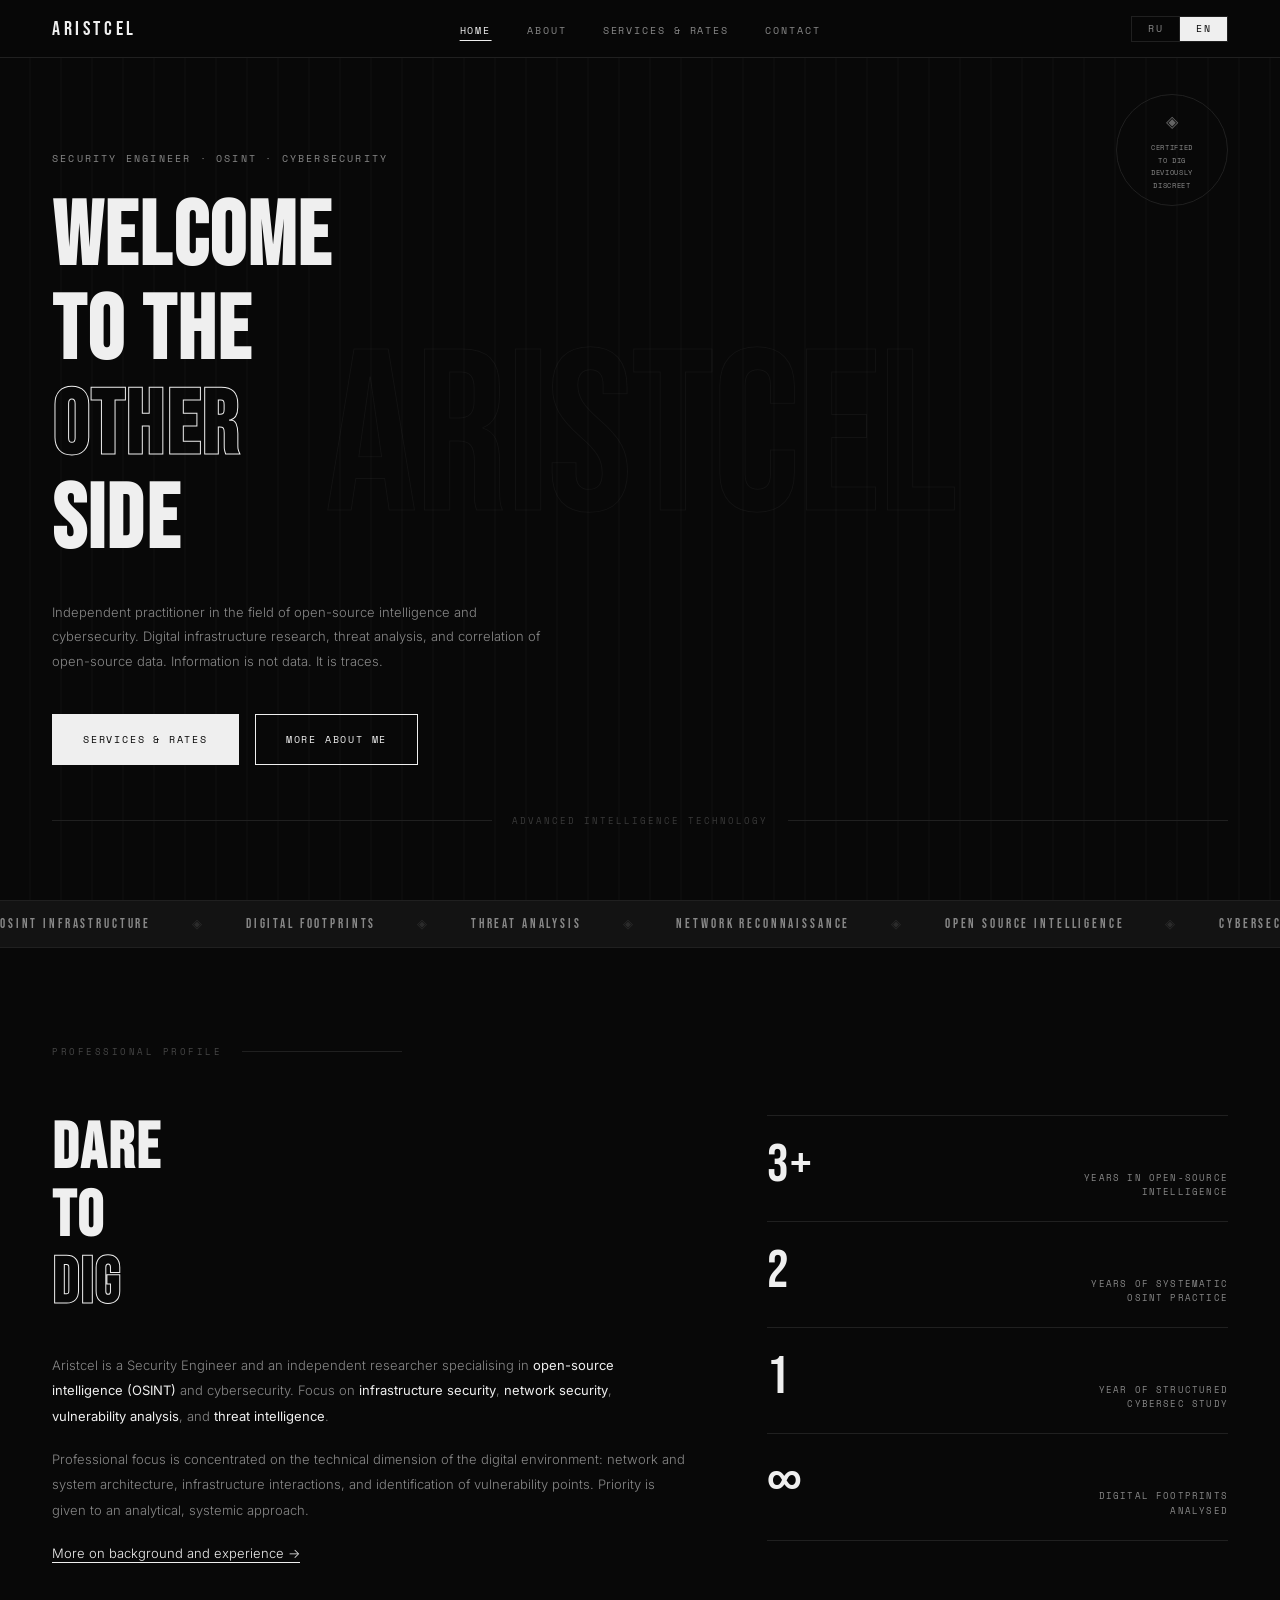
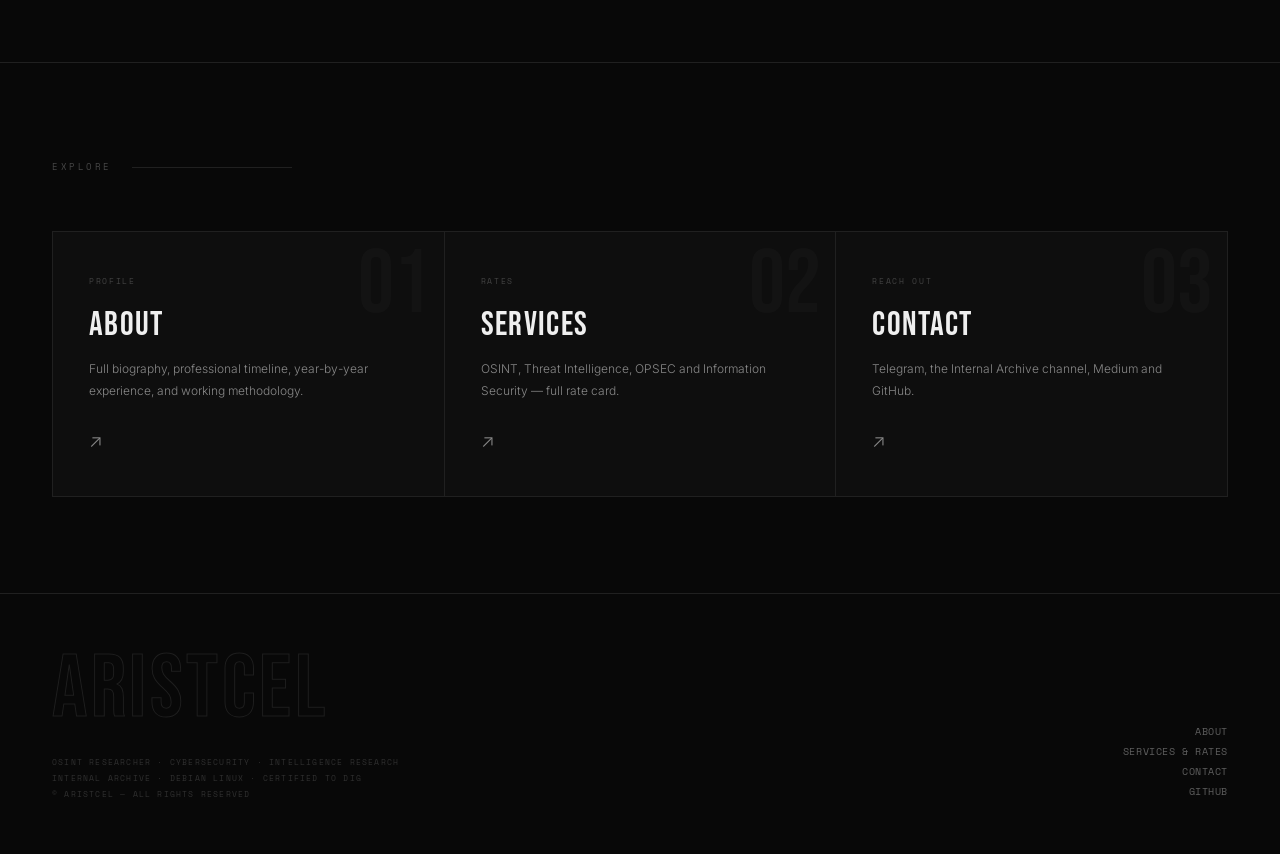
==== commit 41c22a5d: "Update index.html" ====
--- a/index.html
+++ b/index.html
@@ -3,8 +3,8 @@
 <head>
 <meta charset="UTF-8">
 <meta name="viewport" content="width=device-width, initial-scale=1.0">
-<title>ARISTCEL — независимый исследователь OSINT и кибербезопасности</title>
-<meta name="description" content="Aristcel — независимый исследователь OSINT и кибербезопасности. Интернет-разведка, анализ угроз, исследование инфраструктуры.">
+<title>ARISTCEL — Security Engineer · OSINT · кибербезопасность</title>
+<meta name="description" content="Aristcel — Security Engineer. Безопасность инфраструктуры, сетевая безопасность, анализ уязвимостей, threat intelligence, OSINT.">
 <link rel="preconnect" href="https://fonts.googleapis.com">
 <link rel="preconnect" href="https://fonts.gstatic.com" crossorigin>
 <link href="https://fonts.googleapis.com/css2?family=Bebas+Neue&family=Inter:wght@300;400;500&family=Space+Mono:wght@400;700&display=swap" rel="stylesheet">
@@ -224,8 +224,8 @@
   </div>
 
   <p class="hero-eyebrow">
-    <span data-lang="ru">OSINT · Кибербезопасность · Разведка</span>
-    <span data-lang="en">OSINT · Cybersecurity · Intelligence Research</span>
+    <span data-lang="ru">Security Engineer · OSINT · Кибербезопасность</span>
+    <span data-lang="en">Security Engineer · OSINT · Cybersecurity</span>
   </p>
 
   <h1 class="hero-title">
@@ -269,14 +269,14 @@
       </h2>
       <div class="about-body">
         <div data-lang="ru">
-          <p>Aristcel — независимый исследователь в области <strong>открытых источников информации (OSINT)</strong> и кибербезопасности. Деятельность охватывает систематический сбор, верификацию и анализ данных из общедоступных источников с целью формирования структурированной разведывательной картины.</p>
+          <p>Aristcel — Security Engineer и независимый исследователь в области <strong>открытых источников информации (OSINT)</strong> и кибербезопасности. Специализируется на <strong>безопасности инфраструктуры</strong>, <strong>сетевой безопасности</strong>, <strong>анализе уязвимостей</strong> и <strong>threat intelligence</strong>.</p>
           <p>Профессиональный интерес сосредоточен на технической стороне цифровой среды: архитектуре сетей и систем, взаимодействии инфраструктурных компонентов, выявлении точек уязвимости. Приоритет — аналитический и системный подход.</p>
           <p><a href="about.html" style="color:var(--off-white); text-decoration:underline; text-underline-offset:4px;"><span data-lang="ru">Подробнее о пути и опыте →</span><span data-lang="en">More on background and experience →</span></a></p>
         </div>
         <div data-lang="en">
-          <p>Aristcel is an independent researcher specialising in <strong>open-source intelligence (OSINT)</strong> and cybersecurity. The scope of practice encompasses systematic collection, verification, and analysis of data from publicly available sources in order to construct a structured intelligence picture.</p>
+          <p>Aristcel is a Security Engineer and an independent researcher specialising in <strong>open-source intelligence (OSINT)</strong> and cybersecurity. Focus on <strong>infrastructure security</strong>, <strong>network security</strong>, <strong>vulnerability analysis</strong>, and <strong>threat intelligence</strong>.</p>
           <p>Professional focus is concentrated on the technical dimension of the digital environment: network and system architecture, infrastructure interactions, and identification of vulnerability points. Priority is given to an analytical, systemic approach.</p>
-          <p><a href="about.html" style="color:var(--off-white); text-decoration:underline; text-underline-offset:4px;">More on background and experience →</a></p>
+          <p><a href="about.html" style="color:var(--off-white); text-decoration:underline; text-underline-offset:4px;"><span data-lang="ru">Подробнее о пути и опыте →</span><span data-lang="en">More on background and experience →</span></a></p>
         </div>
       </div>
     </div>
--- a/style.css
+++ b/style.css
@@ -460,6 +460,9 @@
   background: var(--line);
   border: 1px solid var(--line);
 }
+.links-grid .link-tile:last-child {
+  grid-column: 1 / -1;
+}
 .link-tile {
   background: var(--card);
   display: flex;
@@ -670,9 +673,10 @@
   color: var(--mid);
   line-height: 1.6;
   padding-top: 16px;
+  margin-top: auto;
   border-top: 1px solid var(--line);
 }
-.package-for strong { color: rgba(255,255,255,0.65); font-weight: 400; }
+.package-for strong { color: var(--off-white); font-weight: 400; }
 
 .legal-note {
   display: flex;
